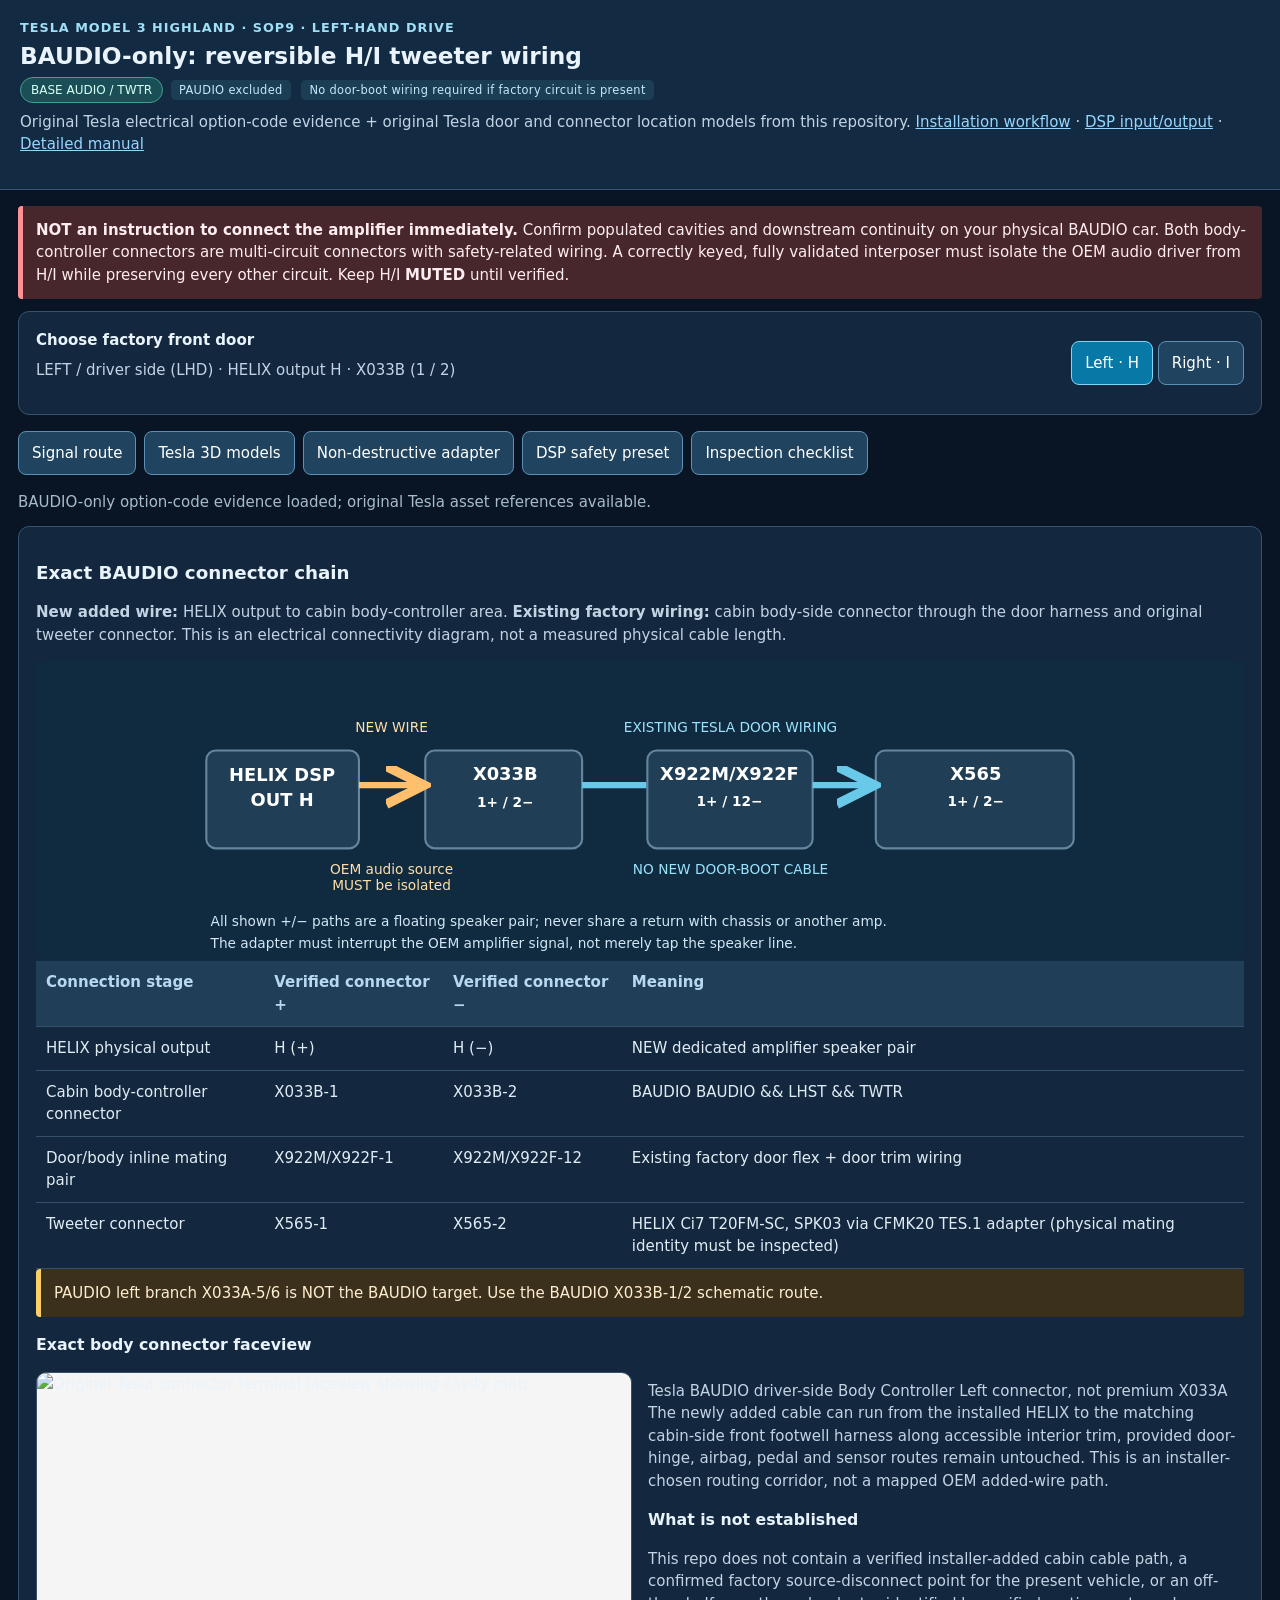
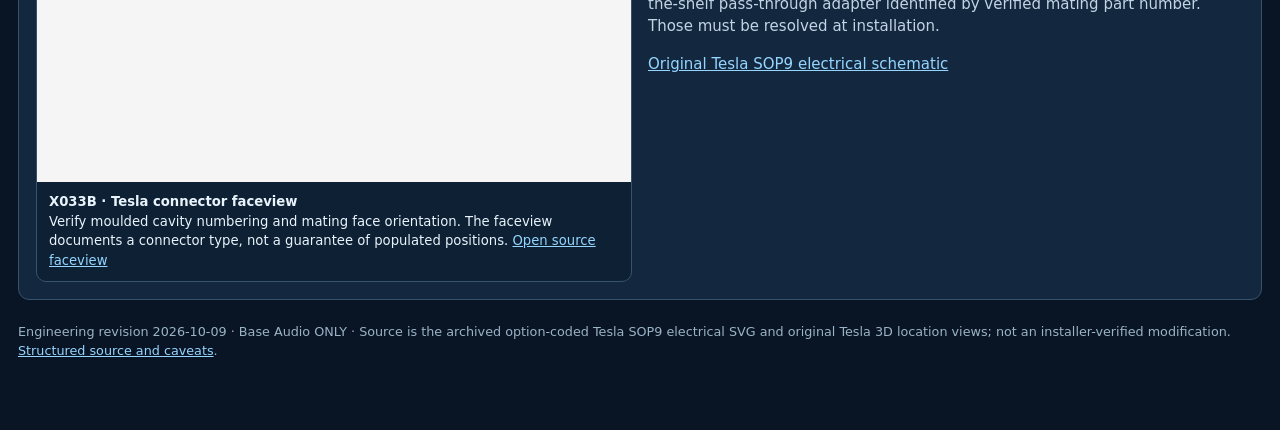
==== docs/baudio-tweeter-routing.html @ 58761c86 "feat(docs): interactive BAUDIO-only tweeter path using Tesla 3D location views and H/I breakout QC" ====
<!doctype html>
<html lang="en"><head><meta charset="utf-8"><meta name="viewport" content="width=device-width,initial-scale=1,viewport-fit=cover">
<title>TESLA SOP9 BAUDIO: Reversible Active Tweeter Wiring</title><meta name="theme-color" content="#0b2032">
<style>
:root{font:15px/1.5 system-ui,-apple-system,Segoe UI,Arial,sans-serif;background:#091524;color:#e9f3fb}
*{box-sizing:border-box}body{margin:0}header{background:#132b42;border-bottom:1px solid #375575;padding:18px 20px}
h1{font-size:1.55rem;line-height:1.2;margin:5px 0 7px}h2{font-size:1.22rem}h3{font-size:1.05rem}p{margin:.5rem 0 1rem;color:#c2d4e4}a{color:#95d5ff}a:focus-visible,button:focus-visible,input:focus-visible{outline:3px solid #ffc965;outline-offset:3px}
.wrap{max-width:1320px;padding:16px 18px 50px;margin:auto}
.kicker{font-size:.85rem;font-weight:800;color:#a1dff6;letter-spacing:.08em}.pill{display:inline-block;background:#1b4f57;border:1px solid #479d8d;border-radius:30px;padding:3px 10px;color:#d8fff1;font-size:.8rem}
.card{border:1px solid #36536d;background:#13283e;border-radius:11px;padding:17px;margin:12px 0}
.warning{border-left:5px solid #ffcf67;background:#3b301c;padding:13px;border-radius:4px;color:#ffedd0}
.stop{border-left:5px solid #ff9194;background:#47272b;padding:13px;border-radius:4px;color:#ffedef}
.grid{display:grid;grid-template-columns:1fr 1fr;gap:16px}.grid3{display:grid;grid-template-columns:repeat(3,minmax(0,1fr));gap:13px}
select,button{font:inherit;border-radius:8px;padding:10px 13px;background:#20445f;color:#fff;border:1px solid #5c91b5;cursor:pointer}button[aria-pressed=true]{background:#0878a7;border-color:#82d4f9}
.tabs{display:flex;flex-wrap:wrap;gap:8px;margin:16px 0}.tab{display:none}.tab.active{display:block}.sidebar{display:flex;align-items:center;justify-content:space-between;gap:12px;flex-wrap:wrap}
.tag{font-size:.76rem;letter-spacing:.03em;color:#c5e8fd;background:#1c3e54;border-radius:5px;padding:3px 8px;margin:3px}
.tablewrap{overflow-x:auto}table{border-collapse:collapse;width:100%;min-width:550px}th,td{padding:10px;border-bottom:1px solid #34506a;text-align:left;vertical-align:top}th{color:#b7d8f0;background:#213e59}td{color:#e0ecf5}
figure{margin:0;background:#0d2034;border:1px solid #37536b;border-radius:10px;overflow:hidden}figure img{display:block;width:100%;aspect-ratio:16/11;object-fit:contain;background:#f5f5f5}figcaption{padding:10px 12px;font-size:.88rem}figcaption strong{display:block}
small,.muted{color:#a7bbcb}.figure-link{display:inline-block;padding-top:5px}.safety{font-weight:700;color:#ffd5af}
.fieldrow{display:flex;gap:7px;margin:7px 0}.fieldrow input{flex:1;min-width:0;background:#091a2b;color:#fff;padding:8px;border:1px solid #59778e;border-radius:6px}
.chk{padding:12px 0;border-bottom:1px solid #38546a;display:flex;gap:10px;align-items:start}.chk input{width:19px;height:19px;margin:2px 0 0;flex:0 0 auto}
svg.route{width:100%;max-height:300px;background:#102b40;border-radius:9px;display:block}
code{font-family:ui-monospace,Consolas,monospace;color:#ffe7ab}footer{font-size:.85rem;color:#9ab3c7;padding:10px 0 20px}
@media(max-width:800px){.grid,.grid3{grid-template-columns:1fr}.wrap{padding:12px}.card{padding:12px}h1{font-size:1.35rem}}
@media print{header,.tabs,button{display:none!important}.tab{display:block!important}body{background:#fff;color:#111}.card,figure{background:#fff;color:#111;border-color:#bbb}p,small,.muted{color:#333}th,td{color:#111}}
</style></head><body>
<header><div class="kicker">TESLA MODEL 3 HIGHLAND · SOP9 · LEFT-HAND DRIVE</div>
<h1>BAUDIO-only: reversible H/I tweeter wiring</h1><span class="pill">BASE AUDIO / TWTR</span> <span class="tag">PAUDIO excluded</span> <span class="tag">No door-boot wiring required if factory circuit is present</span>
<p>Original Tesla electrical option-code evidence + original Tesla door and connector location models from this repository. <a href="index.html">Installation workflow</a> · <a href="dsp-wiring.html">DSP input/output</a> · <a href="BAUDIO-TWEETER-ROUTING-MANUAL.md">Detailed manual</a></p></header>
<main class="wrap">
<div class="stop"><strong>NOT an instruction to connect the amplifier immediately.</strong> Confirm populated cavities and downstream continuity on your physical BAUDIO car. Both body-controller connectors are multi-circuit connectors with safety-related wiring. A correctly keyed, fully validated interposer must isolate the OEM audio driver from H/I while preserving every other circuit. Keep H/I <strong>MUTED</strong> until verified.</div>
<div class="sidebar card"><div><strong>Choose factory front door</strong><p id="sideCaption">Loading BAUDIO option-code reference</p></div><div role="group" aria-label="Select front door"><button id="leftBtn" type="button" aria-pressed="true">Left · H</button> <button id="rightBtn" type="button" aria-pressed="false">Right · I</button></div></div>
<div class="tabs" role="tablist" aria-label="Sections">
<button data-tab="route" aria-selected="true">Signal route</button><button data-tab="models" aria-selected="false">Tesla 3D models</button><button data-tab="adapter" aria-selected="false">Non-destructive adapter</button><button data-tab="dsp" aria-selected="false">DSP safety preset</button><button data-tab="qc" aria-selected="false">Inspection checklist</button>
</div>
<div id="status" role="status" class="muted">Loading evidence data…</div>
<section id="route" class="tab active card"><h2>Exact BAUDIO connector chain</h2>
<p><strong>New added wire:</strong> HELIX output to cabin body-controller area. <strong>Existing factory wiring:</strong> cabin body-side connector through the door harness and original tweeter connector. This is an electrical connectivity diagram, not a measured physical cable length.</p>
<svg class="route" viewBox="0 0 860 285" role="img" aria-label="BAUDIO left or right H/I dedicated tweeter output path, newly added lead to cabin and existing Tesla wiring to tweeter">
<defs><marker id="arrowFactory" markerWidth="7" markerHeight="7" refX="6" refY="3" orient="auto"><path d="M0 0 L6 3 L0 6" fill="none" stroke="#68c9e9" stroke-width="1.5"/></marker><marker id="arrowNew" markerWidth="7" markerHeight="7" refX="6" refY="3" orient="auto"><path d="M0 0 L6 3 L0 6" fill="none" stroke="#ffbf6d" stroke-width="1.5"/></marker></defs>
<g fill="#203f56" stroke="#65869d" stroke-width="2"><rect x="18" y="85" width="145" height="93" rx="9"/><rect x="226" y="85" width="149" height="93" rx="9"/><rect x="437" y="85" width="157" height="93" rx="9"/><rect x="654" y="85" width="188" height="93" rx="9"/></g>
<path d="M163 118 H225" stroke="#ffbf6d" stroke-width="6" marker-end="url(#arrowNew)"/>
<path d="M375 118 H436 M594 118 H653" stroke="#68c9e9" stroke-width="6" marker-end="url(#arrowFactory)"/>
<g fill="#fff" font-size="17" font-weight="700" text-anchor="middle"><text x="90" y="114">HELIX DSP</text><text id="svgAmp" x="90" y="138">OUT H</text><text id="svgBody" x="302" y="113">X033B</text><text x="302" y="139" font-size="13" id="svgBodyPins">1+/2−</text><text id="svgDoor" x="515" y="113">X922M/F</text><text x="515" y="138" font-size="13">1+ / 12−</text><text id="svgTweeter" x="749" y="113">X565</text><text x="749" y="138" font-size="13">1+ / 2−</text></g>
<g font-size="13" text-anchor="middle" fill="#ffdeaa"><text x="194" y="67">NEW WIRE</text><text x="194" y="202">OEM audio source</text><text x="194" y="218">MUST be isolated</text></g>
<g font-size="13" text-anchor="middle" fill="#9be4fe"><text x="516" y="67">EXISTING TESLA DOOR WIRING</text><text x="516" y="202">NO NEW DOOR-BOOT CABLE</text></g>
<g font-size="13" fill="#d2e6f3"><text x="22" y="252">All shown +/− paths are a floating speaker pair; never share a return with chassis or another amp.</text><text x="22" y="273">The adapter must interrupt the OEM amplifier signal, not merely tap the speaker line.</text></g>
</svg>
<div class="tablewrap"><table><thead><tr><th>Connection stage</th><th>Verified connector +</th><th>Verified connector −</th><th>Meaning</th></tr></thead><tbody id="wiringRows"></tbody></table></div>
<div class="warning" id="excluded">The PAUDIO pin alternative is intentionally excluded.</div>
<h3>Exact body connector faceview</h3><div class="grid"><figure><img id="faceview" alt="Original Tesla connector terminal faceview showing cavity map"><figcaption><strong id="faceviewTitle">Body controller multiway connector</strong> Verify moulded cavity numbering and mating face orientation. The faceview documents a connector type, not a guarantee of populated positions. <a id="faceviewLink" target="_blank" rel="noopener" href="#">Open source faceview</a></figcaption></figure>
<div><p id="routeNote"></p><h3>What is not established</h3><p>This repo does not contain a verified installer-added cabin cable path, a confirmed factory source-disconnect point for the present vehicle, or an off-the-shelf pass-through adapter identified by verified mating part number. Those must be resolved at installation.</p><p><a href="https://github.com/dutchdevil-83/tesla-model3-sop9-audio-epc/blob/main/Source_Assets/core/audio_lhd.svg" target="_blank" rel="noopener">Original Tesla SOP9 electrical schematic</a></p></div></div>
</section>
<section id="models" class="tab card"><h2>Original Tesla vehicle location models</h2><p>The images below come directly from the archived Tesla source assets. The red arrows in the originals identify specific connectors. They are <strong>not</strong> a visualization of newly installed H/I wires.</p>
<div class="grid3" id="modelGrid"></div><div class="warning" id="modelLimit">For the left front body controller, a certified driver-footwell 3D route image is not currently identified in the repo. Do not mistake a door harness image for a footwell body controller image.</div>
</section>
<section id="adapter" class="tab card"><h2>Recommended reversible installation</h2>
<p><strong>Best wiring method:</strong> a professionally assembled, correctly keyed cabin-side interposer/breakout at the confirmed BAUDIO body-controller connector. It preserves every unrelated pin with a tested pass-through, disconnects the original audio-source pair from the door-side tweeter circuit, and routes only the downstream tweeter pair to HELIX H or I.</p>
<div class="grid">
<div><h3>Factory condition</h3><svg viewBox="0 0 400 155" width="100%" role="img" aria-label="Factory speaker signal from OEM module to tweeter"><rect x="7" y="46" width="132" height="62" rx="8" fill="#31677c"/><rect x="260" y="46" width="132" height="62" rx="8" fill="#31677c"/><path d="M139 77 H260" stroke="#efb659" stroke-width="6"/><text x="72" y="69" fill="white" text-anchor="middle" font-size="14">Tesla OEM</text><text x="72" y="88" fill="white" text-anchor="middle" font-size="14">audio output</text><text x="326" y="69" fill="white" text-anchor="middle" font-size="14">Factory</text><text x="326" y="88" fill="white" text-anchor="middle" font-size="14">tweeter</text><text x="197" y="45" fill="#e4eaf1" text-anchor="middle" font-size="14">stock wiring</text></svg></div>
<div><h3>Reversible interposer</h3><svg viewBox="0 0 400 155" width="100%" role="img" aria-label="Original audio driver isolated while new HELIX output drives factory tweeter wires"><rect x="7" y="15" width="120" height="43" rx="8" fill="#543840"/><rect x="7" y="94" width="120" height="43" rx="8" fill="#31677c"/><rect x="263" y="53" width="129" height="53" rx="8" fill="#31677c"/><path d="M127 38 H186" stroke="#ff717f" stroke-width="3" stroke-dasharray="8 6"/><path d="M127 115 H185 V80 H262" stroke="#ffbf6d" stroke-width="5"/><text x="67" y="41" fill="white" text-anchor="middle" font-size="12">OEM SOURCE</text><text x="67" y="121" fill="white" text-anchor="middle" font-size="12">HELIX H/I</text><text x="327" y="75" fill="white" text-anchor="middle" font-size="13">Factory wires</text><text x="327" y="91" fill="white" text-anchor="middle" font-size="13">to tweeter</text><text x="225" y="28" fill="#ffc3ce" text-anchor="middle" font-size="12">ISOLATED</text></svg></div>
</div>
<div class="stop"><strong>Not a generic splice.</strong> The X033B/X053A housing is shared with window, latch and/or sensor circuits. Do not use random T-taps, insulation-displacement connectors, solder on factory conductors, or an unverified whole-plug adapter. Never drive H/I into a pair still attached to the factory amplifier. If an appropriate non-destructive connector solution is unavailable, leave the factory harness untouched and use an automotive specialist to specify the matching service connector/terminal set.</div>
<h3>Minimal new materials</h3><p>Two individually identified twisted two-conductor speaker cable runs (choose suitable automotive-rated flexible insulation and conductor cross-section for the real route), correct mating OEM connector or repair-terminal system proven from the actual removed connector, protective sleeve, non-damaging harness fixings and a small documentation label on each end. Cable lengths must be measured from the actual installed HELIX position; no reliable length is established by the Tesla models.</p>
</section>
<section id="dsp" class="tab card"><h2>DSP PC-Tool configuration after isolation</h2><p>The crossover values are already selected from your installed HELIX speakers' specifications. You do <strong>not</strong> need a cabin microphone to save their protective filters. You <strong>do</strong> need the OEM source and speaker return isolated before energizing.</p>
<div class="tablewrap"><table><thead><tr><th>Physical HELIX output</th><th>Speaker</th><th>High-pass</th><th>Low-pass</th><th>Condition</th></tr></thead><tbody>
<tr><td>A/B</td><td>Ci7 W200FM-S3 door woofers</td><td>65 Hz LR24</td><td>250 Hz LR24</td><td>Only after tweeters are proved disconnected from A/B</td></tr>
<tr><td>C/E</td><td>Ci7 M100FM-S3 dash midranges</td><td>250 Hz LR24</td><td>3500 Hz LR24</td><td>Individual verified midrange return</td></tr>
<tr><td>D</td><td>Ci3 C100.2FM-S3 MK2 centre coax</td><td>180 Hz LR24</td><td>OFF</td><td>Preserve internal tweeter crossover</td></tr>
<tr><td>H/I</td><td>Ci7 T20FM-SC tweeters, isolated BAUDIO wires</td><td><strong>3500 Hz LR24</strong></td><td>OFF</td><td>Keep MUTED until no connection to A/B or OEM output</td></tr>
<tr><td>J/K</td><td>Separate Pioneer donor subwoofers</td><td>Requires enclosure data</td><td>80 Hz LR24</td><td>Separate system safety checks</td></tr>
</tbody></table></div>
<p><strong>VCP:</strong> source reconstruction from measured A+C / B+E when complementary; route Front L Full to A, C and H, and Front R Full to B, E and I. Virtual Subwoofer 1/2 routes to physical J/K if DIRECTOR SubRC must control both. Set Input/Virtual/Output EQ flat at initial commissioning. No EQ or mixing can make an electrically shared A/B tweeter output independent.</p>
</section>
<section id="qc" class="tab card"><h2>Physical inspection and sign-off</h2><p>Tick boxes only after personally verifying each condition. State is kept in this browser, never sent to the vehicle or DSP. Even all boxes checked do not certify the adapter.</p><div id="gates"></div><button id="export" type="button">Export checklist + observations (JSON)</button>
<h3>Measured connector observations</h3><div class="grid"><label>Left connector IDs and adapter part number<div class="fieldrow"><input id="obLeft" placeholder="Actual confirmed markings" autocomplete="off"></div></label><label>Right connector IDs and adapter part number<div class="fieldrow"><input id="obRight" placeholder="Actual confirmed markings" autocomplete="off"></div></label></div>
</section>
<footer>Engineering revision 2026-10-09 · Base Audio ONLY · Source is the archived option-coded Tesla SOP9 electrical SVG and original Tesla 3D location views; not an installer-verified modification. <a href="data/baudio-tweeter-interposer-2026-10-09.json">Structured source and caveats</a>.</footer></main>
<script>
(function(){
'use strict';
var D=null, side='LH', checked={}, notes={}, store='sop9-baudio-tweeter-guide-20261009';
var RAW='https://raw.githubusercontent.com/dutchdevil-83/tesla-model3-sop9-audio-epc/main/';
function el(id){return document.getElementById(id)}
function setText(id,s){el(id).textContent=String(s)}
function asset(p){return RAW+p}
function setLink(id,p){el(id).href=asset(p)}
function stateLoad(){try{var a=JSON.parse(localStorage.getItem(store)||'{}');checked=a.checked||{};notes=a.notes||{};side=a.side||'LH';}catch(e){}}
function stateSave(){try{localStorage.setItem(store,JSON.stringify({checked:checked,notes:notes,side:side}))}catch(e){}}
function element(tag,text){var n=document.createElement(tag);if(text!==undefined)n.textContent=String(text);return n}
function clear(id){el(id).replaceChildren()}
function render(){
 if(!D)return;
 var b=D.sides[side],w=D.exactWireMap.find(function(x){return x.side===side});
 el('leftBtn').setAttribute('aria-pressed',String(side==='LH'));el('rightBtn').setAttribute('aria-pressed',String(side==='RH'));
 setText('sideCaption', b.title+' · HELIX output '+b.channel+' · '+b.connectorAtCabin+' ('+b.cabinPlus+' / '+b.cabinMinus+')');
 setText('svgAmp','OUT '+b.channel);setText('svgBody',b.connectorAtCabin);setText('svgBodyPins',b.cabinPlus+'+ / '+b.cabinMinus+'−');
 setText('svgDoor',b.inlineMale+'/'+b.inlineFemale);setText('svgTweeter',b.tweeter);
 var rows=[
  ['HELIX physical output',b.channel+' (+)',b.channel+' (−)','NEW dedicated amplifier speaker pair'],
  ['Cabin body-controller connector',b.connectorAtCabin+'-'+b.cabinPlus,b.connectorAtCabin+'-'+b.cabinMinus,'BAUDIO '+b.optionCode],
  ['Door/body inline mating pair',b.inlineMale+'/'+b.inlineFemale+'-'+b.inlinePlus,b.inlineMale+'/'+b.inlineFemale+'-'+b.inlineMinus,'Existing factory door flex + door trim wiring'],
  ['Tweeter connector',b.tweeter+'-'+b.tweeterPlus,b.tweeter+'-'+b.tweeterMinus,b.factorySpeaker]
 ];clear('wiringRows');rows.forEach(function(r){var tr=element('tr');r.forEach(function(t){tr.appendChild(element('td',t))});el('wiringRows').appendChild(tr)});
 setText('excluded',side==='LH'?'PAUDIO left branch X033A-5/6 is NOT the BAUDIO target. Use the BAUDIO X033B-1/2 schematic route.':'PAUDIO right branch X053A-22/23 is NOT the BAUDIO target. Use the BAUDIO X053A-5/6 schematic route.');
 el('faceview').src=asset(b.connectorFaceview);setLink('faceviewLink',b.connectorFaceview);
 setText('faceviewTitle',b.connectorAtCabin+' · Tesla connector faceview');
 setText('routeNote',b.cabinetNote+' The newly added cable can run from the installed HELIX to the matching cabin-side front footwell harness along accessible interior trim, provided door-hinge, airbag, pedal and sensor routes remain untouched. This is an installer-chosen routing corridor, not a mapped OEM added-wire path.');
 clear('modelGrid');
 b.images.forEach(function(m){
 var fig=element('figure'),im=element('img'),cap=element('figcaption'),strong=element('strong',m.name),link=element('a','Open original 3D model');
 im.src=asset(m.path);im.alt=m.name+' Tesla factory connector location';im.loading='lazy';link.href=asset(m.path);link.target='_blank';link.rel='noopener';link.className='figure-link';
 cap.appendChild(strong);cap.appendChild(element('span',m.purpose));cap.appendChild(element('div'));cap.appendChild(link);fig.appendChild(im);fig.appendChild(cap);el('modelGrid').appendChild(fig);
 });
 setText('modelLimit',side==='LH'?'The X033B archive image is a LEFT DOOR harness render, not a located cabin body controller image. Use the electrical faceview and the official Tesla lower A-pillar/body controller service procedure for access. No verified new cabin cable path image exists.':'The X053A right-front body controller location image is archived and displayed. It does not show a new H/I cable, or prove that connector X053A is accessible without further trim removal. Follow the official Tesla service procedure.');
 stateSave();
}
function initGates(){D.installationGates.forEach(function(g){
 var label=element('label'),box=element('input');label.className='chk';box.type='checkbox';box.checked=!!checked[g.id];box.setAttribute('aria-label',g.label);box.addEventListener('change',function(){checked[g.id]=box.checked;stateSave()});label.appendChild(box);label.appendChild(element('span',g.label));el('gates').appendChild(label);
 });['obLeft','obRight'].forEach(function(k){el(k).value=notes[k]||'';el(k).addEventListener('input',function(){notes[k]=el(k).value;stateSave()})})}
function init(){stateLoad();el('leftBtn').addEventListener('click',function(){side='LH';render()});el('rightBtn').addEventListener('click',function(){side='RH';render()});
 document.querySelectorAll('[data-tab]').forEach(function(btn){btn.addEventListener('click',function(){document.querySelectorAll('[data-tab]').forEach(function(q){var yes=btn===q;q.setAttribute('aria-selected',String(yes));el(q.dataset.tab).classList.toggle('active',yes)})})});
 el('export').addEventListener('click',function(){var str=JSON.stringify({revision:D.revision,vehicle:D.vehicle,exportedAt:new Date().toISOString(),checked:checked,notes:notes},null,2);var blob=new Blob([str],{type:'application/json'}),url=URL.createObjectURL(blob),a=element('a');a.href=url;a.download='sop9-baudio-tweeter-inspection.json';a.click();setTimeout(function(){URL.revokeObjectURL(url)},1000)});
 fetch('data/baudio-tweeter-interposer-2026-10-09.json',{cache:'no-store'}).then(function(r){if(!r.ok)throw Error('HTTP '+r.status);return r.json()}).then(function(x){D=x;setText('status','BAUDIO-only option-code evidence loaded; original Tesla asset references available.');initGates();render()}).catch(function(e){setText('status','Could not load BAUDIO reference: '+e.message)});
}
init();
})();
</script></body></html>
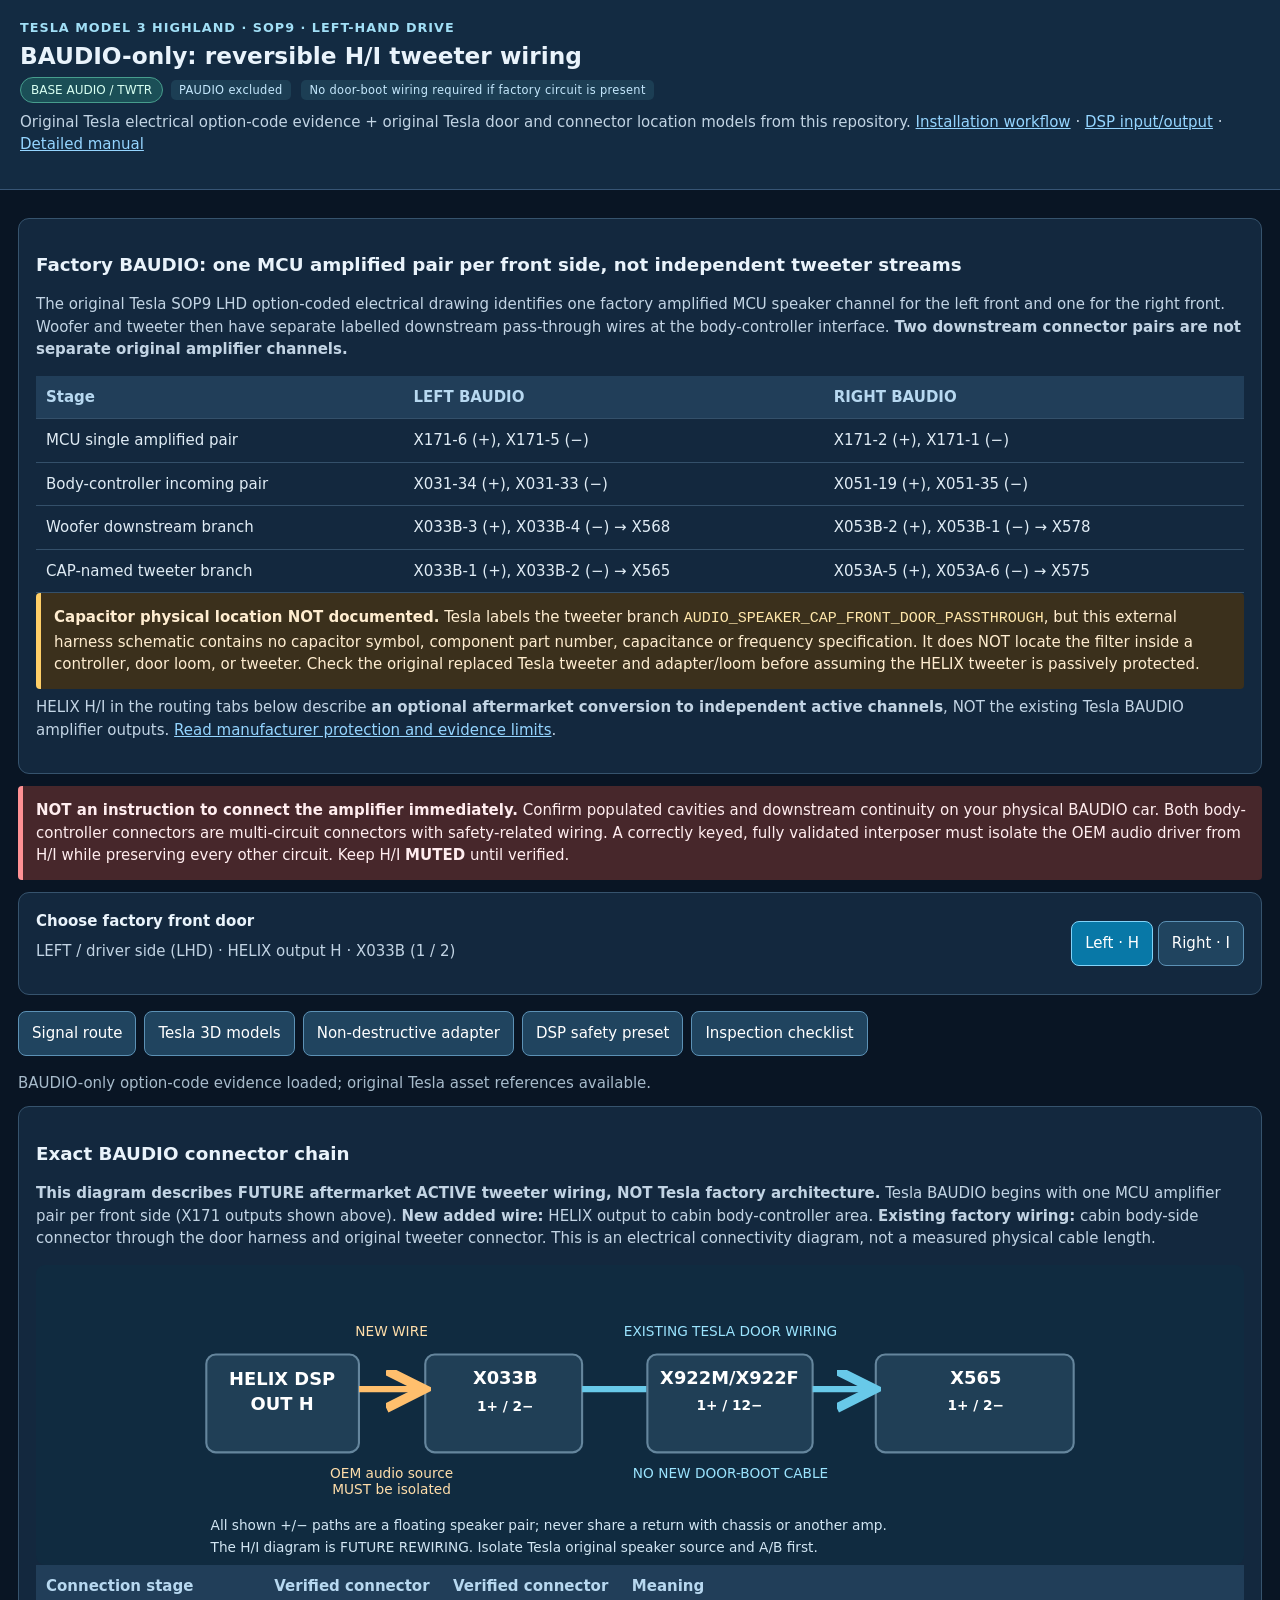
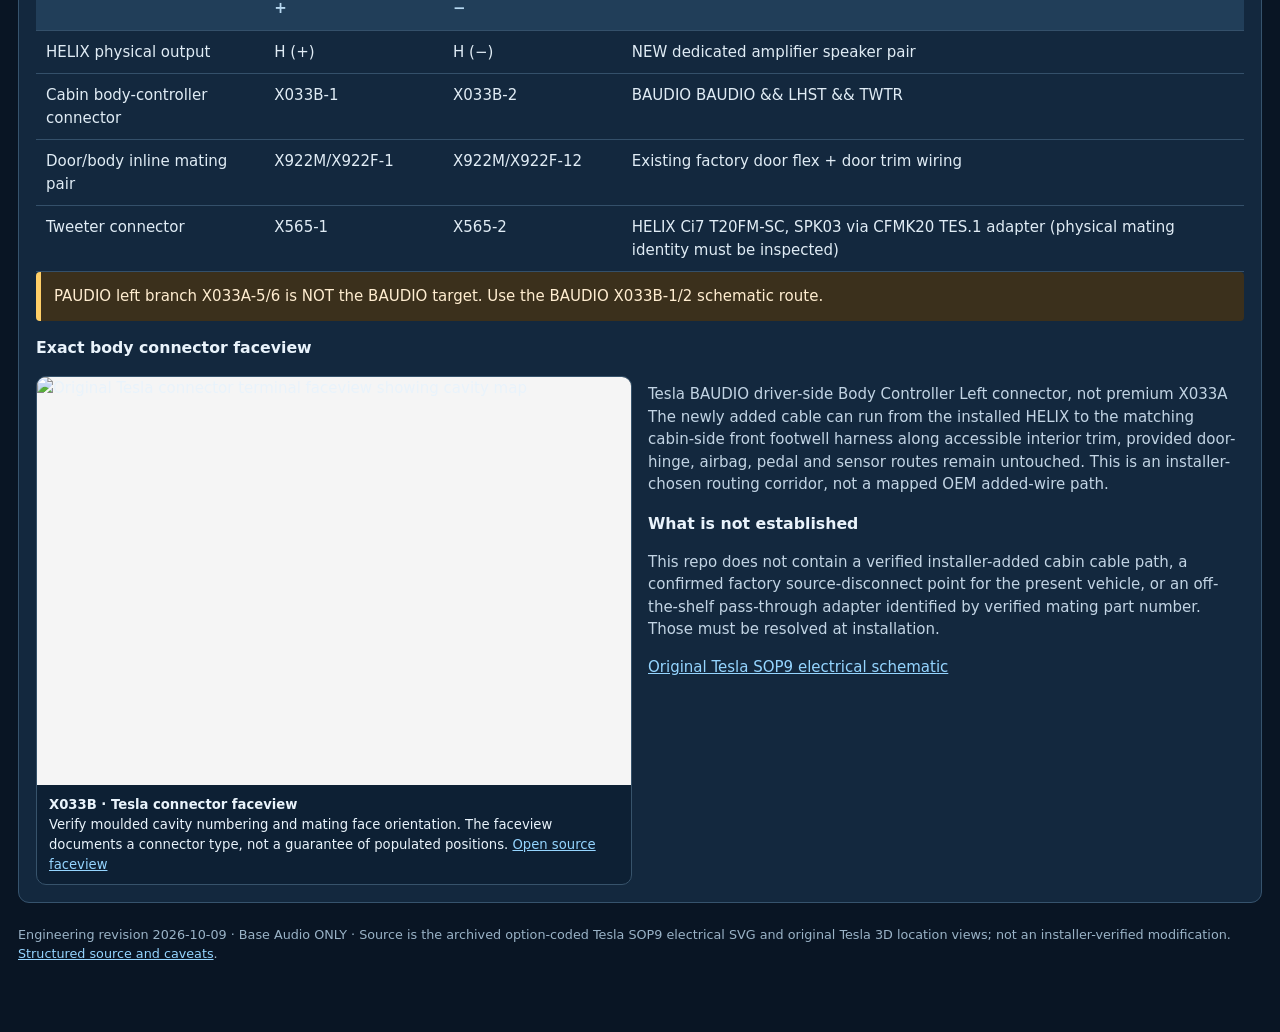
==== commit ec11f6ed: "docs(audio): document actual BAUDIO source split and CAP-location uncertainty on interactive 3D guid" ====
--- a/docs/baudio-tweeter-routing.html
+++ b/docs/baudio-tweeter-routing.html
@@ -28,6 +28,18 @@
 <h1>BAUDIO-only: reversible H/I tweeter wiring</h1><span class="pill">BASE AUDIO / TWTR</span> <span class="tag">PAUDIO excluded</span> <span class="tag">No door-boot wiring required if factory circuit is present</span>
 <p>Original Tesla electrical option-code evidence + original Tesla door and connector location models from this repository. <a href="index.html">Installation workflow</a> · <a href="dsp-wiring.html">DSP input/output</a> · <a href="BAUDIO-TWEETER-ROUTING-MANUAL.md">Detailed manual</a></p></header>
 <main class="wrap">
+<section class="card" id="factory-signal" aria-label="Verified Tesla BAUDIO source and separation">
+<h2>Factory BAUDIO: one MCU amplified pair per front side, not independent tweeter streams</h2>
+<p>The original Tesla SOP9 LHD option-coded electrical drawing identifies one factory amplified MCU speaker channel for the left front and one for the right front. Woofer and tweeter then have separate labelled downstream pass-through wires at the body-controller interface. <strong>Two downstream connector pairs are not separate original amplifier channels.</strong></p>
+<div class="tablewrap"><table><thead><tr><th>Stage</th><th>LEFT BAUDIO</th><th>RIGHT BAUDIO</th></tr></thead><tbody>
+<tr><td>MCU single amplified pair</td><td>X171-6 (+), X171-5 (−)</td><td>X171-2 (+), X171-1 (−)</td></tr>
+<tr><td>Body-controller incoming pair</td><td>X031-34 (+), X031-33 (−)</td><td>X051-19 (+), X051-35 (−)</td></tr>
+<tr><td>Woofer downstream branch</td><td>X033B-3 (+), X033B-4 (−) → X568</td><td>X053B-2 (+), X053B-1 (−) → X578</td></tr>
+<tr><td>CAP-named tweeter branch</td><td>X033B-1 (+), X033B-2 (−) → X565</td><td>X053A-5 (+), X053A-6 (−) → X575</td></tr>
+</tbody></table></div>
+<div class="warning"><strong>Capacitor physical location NOT documented.</strong> Tesla labels the tweeter branch <code>AUDIO_SPEAKER_CAP_FRONT_DOOR_PASSTHROUGH</code>, but this external harness schematic contains no capacitor symbol, component part number, capacitance or frequency specification. It does NOT locate the filter inside a controller, door loom, or tweeter. Check the original replaced Tesla tweeter and adapter/loom before assuming the HELIX tweeter is passively protected.</div>
+<p>HELIX H/I in the routing tabs below describe <strong>an optional aftermarket conversion to independent active channels</strong>, NOT the existing Tesla BAUDIO amplifier outputs. <a href="BAUDIO-TWEETER-ROUTING-MANUAL.md">Read manufacturer protection and evidence limits</a>.</p>
+</section>
 <div class="stop"><strong>NOT an instruction to connect the amplifier immediately.</strong> Confirm populated cavities and downstream continuity on your physical BAUDIO car. Both body-controller connectors are multi-circuit connectors with safety-related wiring. A correctly keyed, fully validated interposer must isolate the OEM audio driver from H/I while preserving every other circuit. Keep H/I <strong>MUTED</strong> until verified.</div>
 <div class="sidebar card"><div><strong>Choose factory front door</strong><p id="sideCaption">Loading BAUDIO option-code reference</p></div><div role="group" aria-label="Select front door"><button id="leftBtn" type="button" aria-pressed="true">Left · H</button> <button id="rightBtn" type="button" aria-pressed="false">Right · I</button></div></div>
 <div class="tabs" role="tablist" aria-label="Sections">
@@ -35,7 +47,7 @@
 </div>
 <div id="status" role="status" class="muted">Loading evidence data…</div>
 <section id="route" class="tab active card"><h2>Exact BAUDIO connector chain</h2>
-<p><strong>New added wire:</strong> HELIX output to cabin body-controller area. <strong>Existing factory wiring:</strong> cabin body-side connector through the door harness and original tweeter connector. This is an electrical connectivity diagram, not a measured physical cable length.</p>
+<p><strong>This diagram describes FUTURE aftermarket ACTIVE tweeter wiring, NOT Tesla factory architecture.</strong> Tesla BAUDIO begins with one MCU amplifier pair per front side (X171 outputs shown above). <strong>New added wire:</strong> HELIX output to cabin body-controller area. <strong>Existing factory wiring:</strong> cabin body-side connector through the door harness and original tweeter connector. This is an electrical connectivity diagram, not a measured physical cable length.</p>
 <svg class="route" viewBox="0 0 860 285" role="img" aria-label="BAUDIO left or right H/I dedicated tweeter output path, newly added lead to cabin and existing Tesla wiring to tweeter">
 <defs><marker id="arrowFactory" markerWidth="7" markerHeight="7" refX="6" refY="3" orient="auto"><path d="M0 0 L6 3 L0 6" fill="none" stroke="#68c9e9" stroke-width="1.5"/></marker><marker id="arrowNew" markerWidth="7" markerHeight="7" refX="6" refY="3" orient="auto"><path d="M0 0 L6 3 L0 6" fill="none" stroke="#ffbf6d" stroke-width="1.5"/></marker></defs>
 <g fill="#203f56" stroke="#65869d" stroke-width="2"><rect x="18" y="85" width="145" height="93" rx="9"/><rect x="226" y="85" width="149" height="93" rx="9"/><rect x="437" y="85" width="157" height="93" rx="9"/><rect x="654" y="85" width="188" height="93" rx="9"/></g>
@@ -44,7 +56,7 @@
 <g fill="#fff" font-size="17" font-weight="700" text-anchor="middle"><text x="90" y="114">HELIX DSP</text><text id="svgAmp" x="90" y="138">OUT H</text><text id="svgBody" x="302" y="113">X033B</text><text x="302" y="139" font-size="13" id="svgBodyPins">1+/2−</text><text id="svgDoor" x="515" y="113">X922M/F</text><text x="515" y="138" font-size="13">1+ / 12−</text><text id="svgTweeter" x="749" y="113">X565</text><text x="749" y="138" font-size="13">1+ / 2−</text></g>
 <g font-size="13" text-anchor="middle" fill="#ffdeaa"><text x="194" y="67">NEW WIRE</text><text x="194" y="202">OEM audio source</text><text x="194" y="218">MUST be isolated</text></g>
 <g font-size="13" text-anchor="middle" fill="#9be4fe"><text x="516" y="67">EXISTING TESLA DOOR WIRING</text><text x="516" y="202">NO NEW DOOR-BOOT CABLE</text></g>
-<g font-size="13" fill="#d2e6f3"><text x="22" y="252">All shown +/− paths are a floating speaker pair; never share a return with chassis or another amp.</text><text x="22" y="273">The adapter must interrupt the OEM amplifier signal, not merely tap the speaker line.</text></g>
+<g font-size="13" fill="#d2e6f3"><text x="22" y="252">All shown +/− paths are a floating speaker pair; never share a return with chassis or another amp.</text><text x="22" y="273">The H/I diagram is FUTURE REWIRING. Isolate Tesla original speaker source and A/B first.</text></g>
 </svg>
 <div class="tablewrap"><table><thead><tr><th>Connection stage</th><th>Verified connector +</th><th>Verified connector −</th><th>Meaning</th></tr></thead><tbody id="wiringRows"></tbody></table></div>
 <div class="warning" id="excluded">The PAUDIO pin alternative is intentionally excluded.</div>
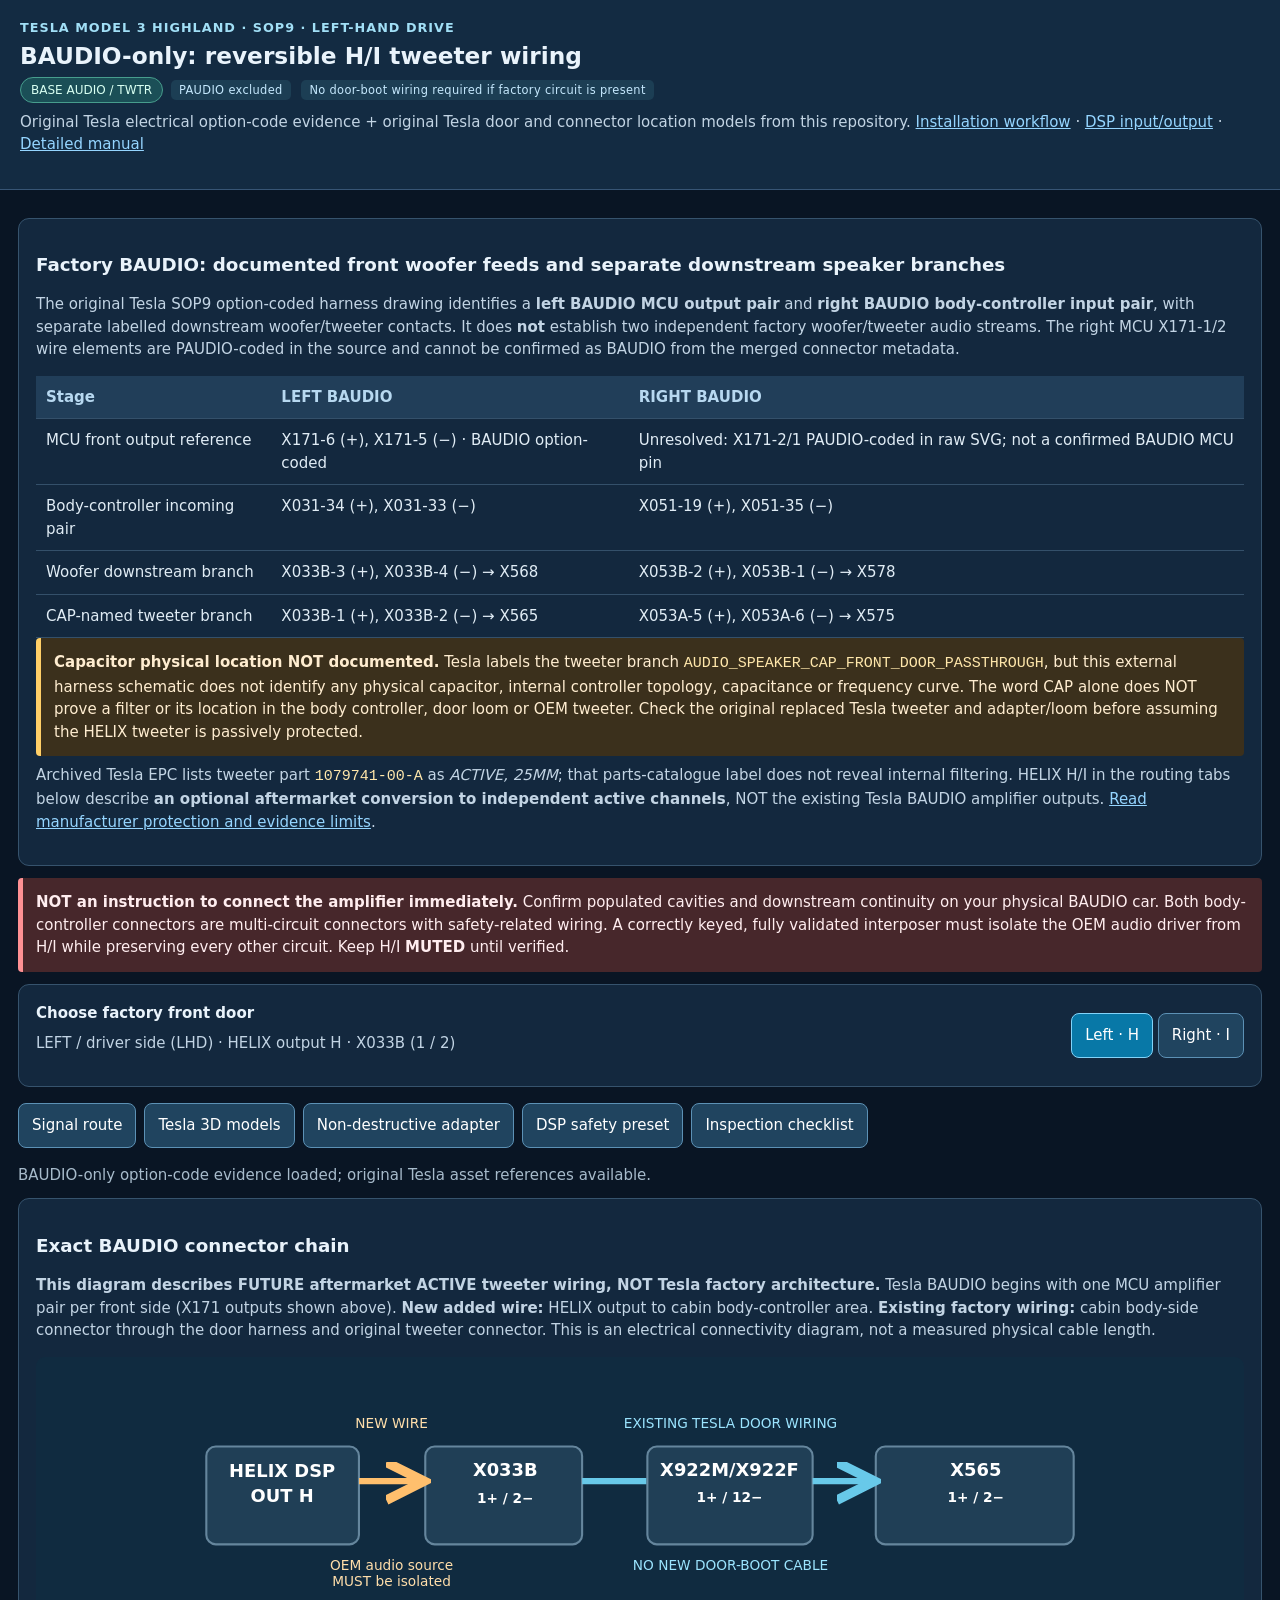
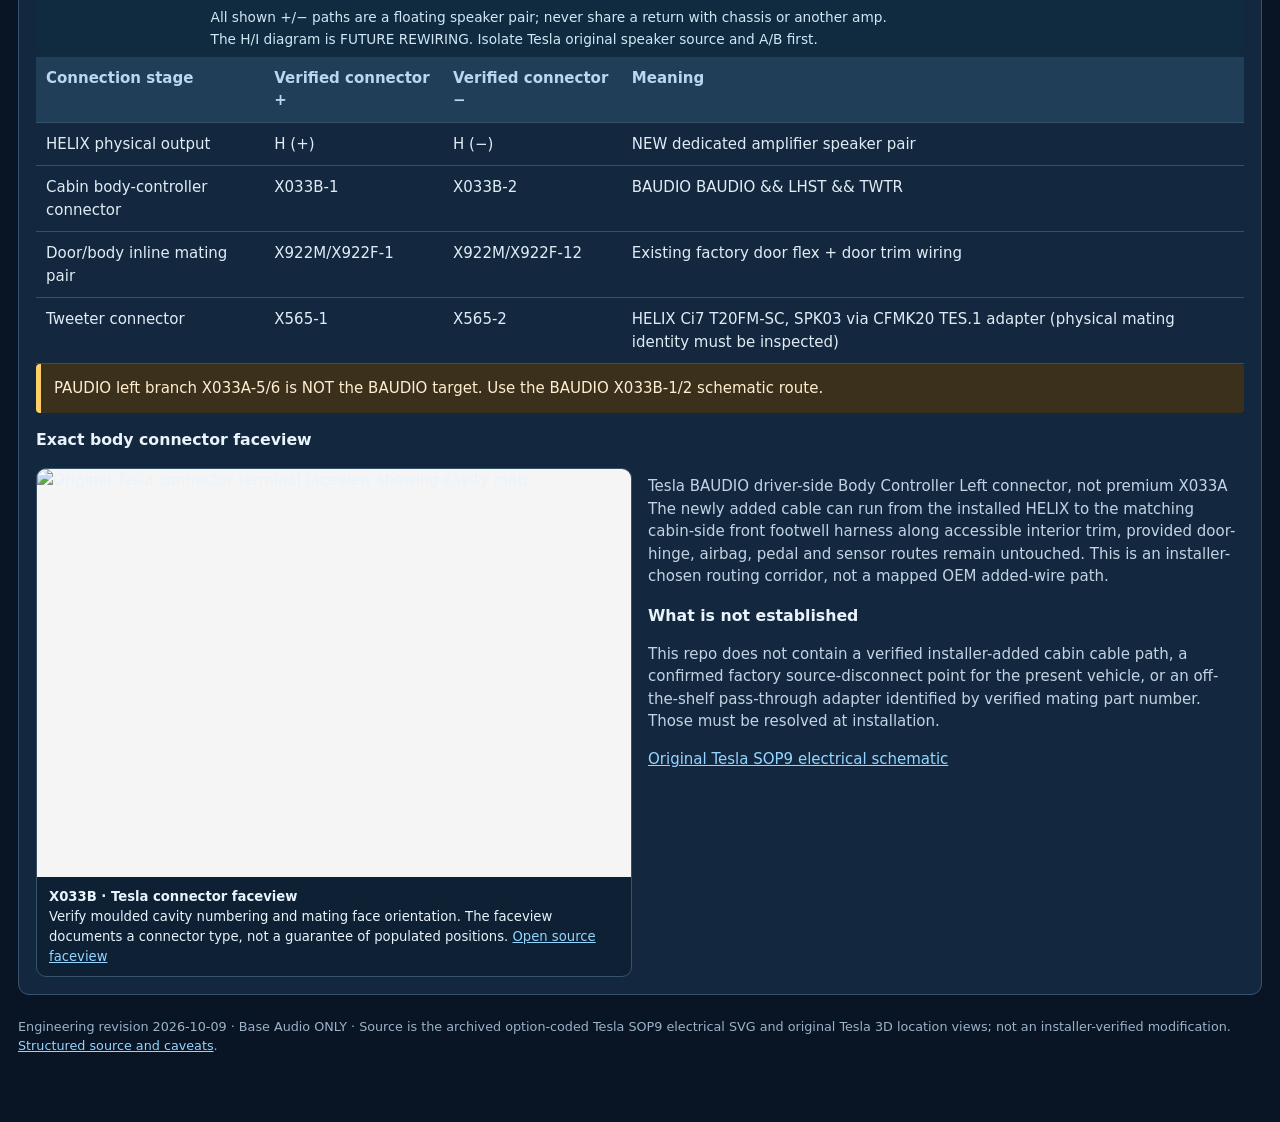
==== commit e78c4705: "docs(audio): correct BAUDIO RHS MCU uncertainty and avoid unproven physical capacitor claim in viewe" ====
--- a/docs/baudio-tweeter-routing.html
+++ b/docs/baudio-tweeter-routing.html
@@ -29,16 +29,16 @@
 <p>Original Tesla electrical option-code evidence + original Tesla door and connector location models from this repository. <a href="index.html">Installation workflow</a> · <a href="dsp-wiring.html">DSP input/output</a> · <a href="BAUDIO-TWEETER-ROUTING-MANUAL.md">Detailed manual</a></p></header>
 <main class="wrap">
 <section class="card" id="factory-signal" aria-label="Verified Tesla BAUDIO source and separation">
-<h2>Factory BAUDIO: one MCU amplified pair per front side, not independent tweeter streams</h2>
-<p>The original Tesla SOP9 LHD option-coded electrical drawing identifies one factory amplified MCU speaker channel for the left front and one for the right front. Woofer and tweeter then have separate labelled downstream pass-through wires at the body-controller interface. <strong>Two downstream connector pairs are not separate original amplifier channels.</strong></p>
+<h2>Factory BAUDIO: documented front woofer feeds and separate downstream speaker branches</h2>
+<p>The original Tesla SOP9 option-coded harness drawing identifies a <strong>left BAUDIO MCU output pair</strong> and <strong>right BAUDIO body-controller input pair</strong>, with separate labelled downstream woofer/tweeter contacts. It does <strong>not</strong> establish two independent factory woofer/tweeter audio streams. The right MCU X171-1/2 wire elements are PAUDIO-coded in the source and cannot be confirmed as BAUDIO from the merged connector metadata.</p>
 <div class="tablewrap"><table><thead><tr><th>Stage</th><th>LEFT BAUDIO</th><th>RIGHT BAUDIO</th></tr></thead><tbody>
-<tr><td>MCU single amplified pair</td><td>X171-6 (+), X171-5 (−)</td><td>X171-2 (+), X171-1 (−)</td></tr>
+<tr><td>MCU front output reference</td><td>X171-6 (+), X171-5 (−) · BAUDIO option-coded</td><td>Unresolved: X171-2/1 PAUDIO-coded in raw SVG; not a confirmed BAUDIO MCU pin</td></tr>
 <tr><td>Body-controller incoming pair</td><td>X031-34 (+), X031-33 (−)</td><td>X051-19 (+), X051-35 (−)</td></tr>
 <tr><td>Woofer downstream branch</td><td>X033B-3 (+), X033B-4 (−) → X568</td><td>X053B-2 (+), X053B-1 (−) → X578</td></tr>
 <tr><td>CAP-named tweeter branch</td><td>X033B-1 (+), X033B-2 (−) → X565</td><td>X053A-5 (+), X053A-6 (−) → X575</td></tr>
 </tbody></table></div>
-<div class="warning"><strong>Capacitor physical location NOT documented.</strong> Tesla labels the tweeter branch <code>AUDIO_SPEAKER_CAP_FRONT_DOOR_PASSTHROUGH</code>, but this external harness schematic contains no capacitor symbol, component part number, capacitance or frequency specification. It does NOT locate the filter inside a controller, door loom, or tweeter. Check the original replaced Tesla tweeter and adapter/loom before assuming the HELIX tweeter is passively protected.</div>
-<p>HELIX H/I in the routing tabs below describe <strong>an optional aftermarket conversion to independent active channels</strong>, NOT the existing Tesla BAUDIO amplifier outputs. <a href="BAUDIO-TWEETER-ROUTING-MANUAL.md">Read manufacturer protection and evidence limits</a>.</p>
+<div class="warning"><strong>Capacitor physical location NOT documented.</strong> Tesla labels the tweeter branch <code>AUDIO_SPEAKER_CAP_FRONT_DOOR_PASSTHROUGH</code>, but this external harness schematic does not identify any physical capacitor, internal controller topology, capacitance or frequency curve. The word CAP alone does NOT prove a filter or its location in the body controller, door loom or OEM tweeter. Check the original replaced Tesla tweeter and adapter/loom before assuming the HELIX tweeter is passively protected.</div>
+<p>Archived Tesla EPC lists tweeter part <code>1079741-00-A</code> as <em>ACTIVE, 25MM</em>; that parts-catalogue label does not reveal internal filtering. HELIX H/I in the routing tabs below describe <strong>an optional aftermarket conversion to independent active channels</strong>, NOT the existing Tesla BAUDIO amplifier outputs. <a href="BAUDIO-TWEETER-ROUTING-MANUAL.md">Read manufacturer protection and evidence limits</a>.</p>
 </section>
 <div class="stop"><strong>NOT an instruction to connect the amplifier immediately.</strong> Confirm populated cavities and downstream continuity on your physical BAUDIO car. Both body-controller connectors are multi-circuit connectors with safety-related wiring. A correctly keyed, fully validated interposer must isolate the OEM audio driver from H/I while preserving every other circuit. Keep H/I <strong>MUTED</strong> until verified.</div>
 <div class="sidebar card"><div><strong>Choose factory front door</strong><p id="sideCaption">Loading BAUDIO option-code reference</p></div><div role="group" aria-label="Select front door"><button id="leftBtn" type="button" aria-pressed="true">Left · H</button> <button id="rightBtn" type="button" aria-pressed="false">Right · I</button></div></div>
